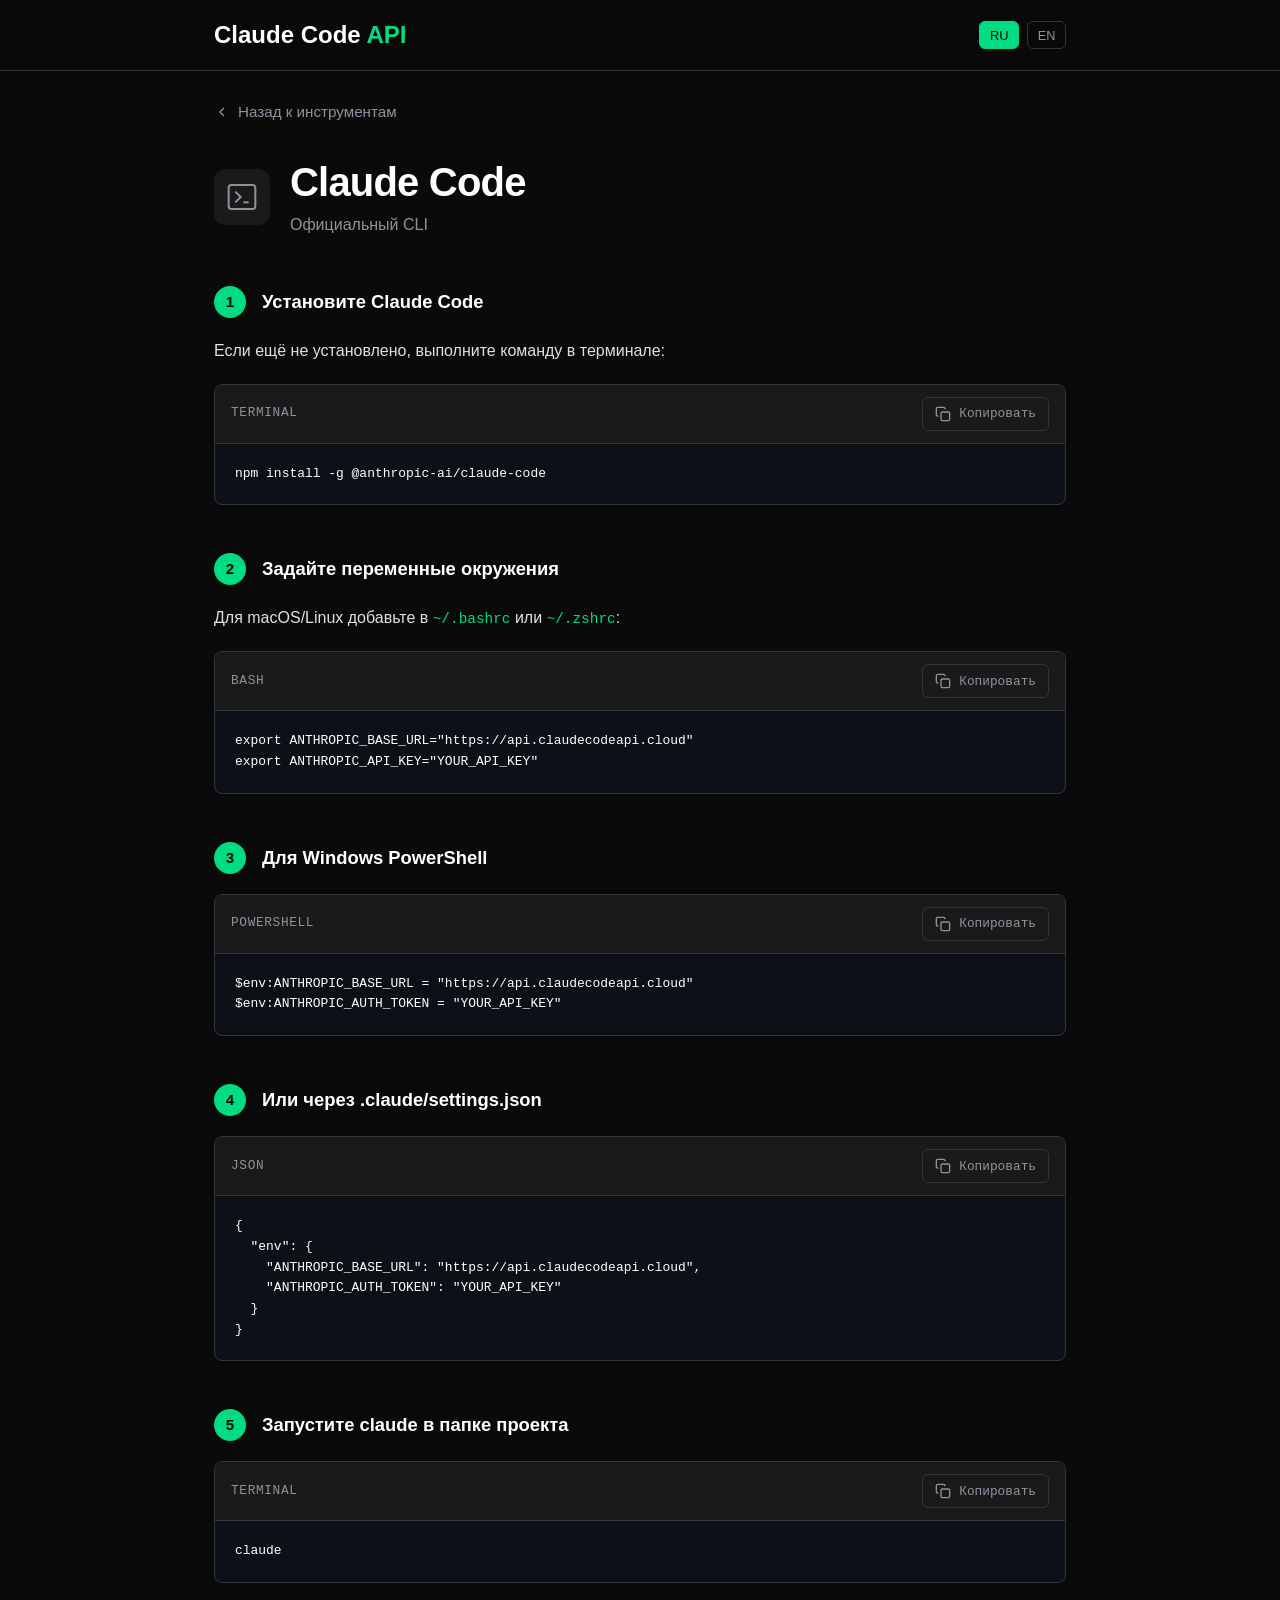
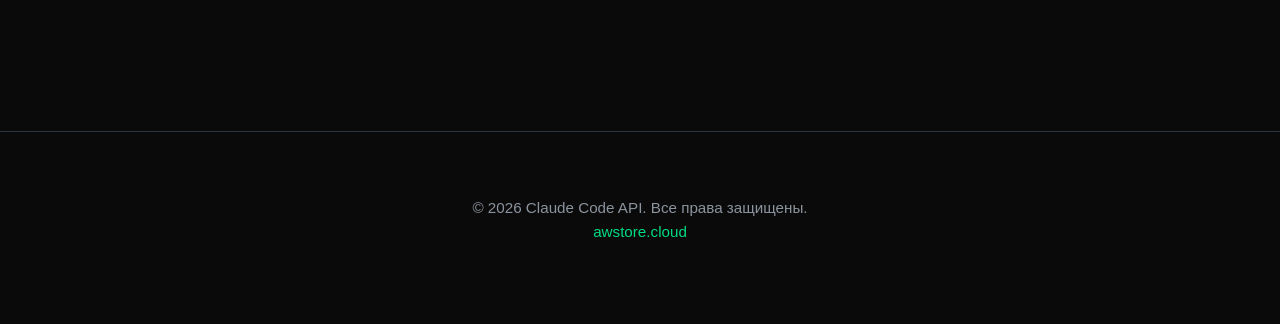
==== claude-code.html @ 28219bbe "Redesign site to wiki-style with tool cards grid Replace single-page layout with a hub page + separa" ====
<!DOCTYPE html>
<html lang="ru">
<head>
  <meta charset="UTF-8">
  <meta name="viewport" content="width=device-width, initial-scale=1.0">
  <meta name="description" content="Подключение Claude Code к Claude Code API">
  <meta name="theme-color" content="#0a0a0a">
  <title>Claude Code — Claude Code API</title>
  <link rel="stylesheet" href="tool.css">
</head>
<body>
  <header>
    <div class="header-content">
      <a href="index.html" class="logo">Claude Code <span>API</span></a>
      <div class="lang-switch">
        <button class="lang-btn active" data-lang="ru">RU</button>
        <button class="lang-btn" data-lang="en">EN</button>
      </div>
    </div>
  </header>

  <main>
    <a href="index.html" class="back-link">
      <svg width="16" height="16" viewBox="0 0 24 24" fill="none" stroke="currentColor" stroke-width="2"><polyline points="15 18 9 12 15 6"/></svg>
      <span data-i18n="back">Назад к инструментам</span>
    </a>

    <div class="tool-header">
      <div class="tool-icon">
        <svg viewBox="0 0 24 24" fill="none" stroke="currentColor" stroke-width="1.5"><rect x="2" y="3" width="20" height="18" rx="2"/><path d="M7 8l4 4-4 4"/><path d="M13 16h4"/></svg>
      </div>
      <div>
        <h1>Claude Code</h1>
        <p class="tool-subtitle" data-i18n="subtitle">Официальный CLI</p>
      </div>
    </div>

    <!-- Step 1 -->
    <div class="step">
      <div class="step-title">
        <span class="step-number">1</span>
        <h3 data-i18n="s1-title">Установите Claude Code</h3>
      </div>
      <p data-i18n="s1-desc">Если ещё не установлено, выполните команду в терминале:</p>
      <div class="code-block">
        <div class="code-header">
          <span>Terminal</span>
          <button class="copy-btn">
            <svg width="16" height="16" viewBox="0 0 24 24" fill="none" stroke="currentColor" stroke-width="2"><rect x="9" y="9" width="13" height="13" rx="2" ry="2"></rect><path d="M5 15H4a2 2 0 0 1-2-2V4a2 2 0 0 1 2-2h9a2 2 0 0 1 2 2v1"></path></svg>
            Копировать
          </button>
        </div>
        <pre><code>npm install -g @anthropic-ai/claude-code</code></pre>
      </div>
    </div>

    <!-- Step 2 -->
    <div class="step">
      <div class="step-title">
        <span class="step-number">2</span>
        <h3 data-i18n="s2-title">Задайте переменные окружения</h3>
      </div>
      <p data-i18n="s2-desc">Для macOS/Linux добавьте в <code>~/.bashrc</code> или <code>~/.zshrc</code>:</p>
      <div class="code-block">
        <div class="code-header">
          <span>Bash</span>
          <button class="copy-btn">
            <svg width="16" height="16" viewBox="0 0 24 24" fill="none" stroke="currentColor" stroke-width="2"><rect x="9" y="9" width="13" height="13" rx="2" ry="2"></rect><path d="M5 15H4a2 2 0 0 1-2-2V4a2 2 0 0 1 2-2h9a2 2 0 0 1 2 2v1"></path></svg>
            Копировать
          </button>
        </div>
        <pre><code>export ANTHROPIC_BASE_URL="https://api.claudecodeapi.cloud"
export ANTHROPIC_API_KEY="YOUR_API_KEY"</code></pre>
      </div>
    </div>

    <!-- Step 3 -->
    <div class="step">
      <div class="step-title">
        <span class="step-number">3</span>
        <h3 data-i18n="s3-title">Для Windows PowerShell</h3>
      </div>
      <div class="code-block">
        <div class="code-header">
          <span>PowerShell</span>
          <button class="copy-btn">
            <svg width="16" height="16" viewBox="0 0 24 24" fill="none" stroke="currentColor" stroke-width="2"><rect x="9" y="9" width="13" height="13" rx="2" ry="2"></rect><path d="M5 15H4a2 2 0 0 1-2-2V4a2 2 0 0 1 2-2h9a2 2 0 0 1 2 2v1"></path></svg>
            Копировать
          </button>
        </div>
        <pre><code>$env:ANTHROPIC_BASE_URL = "https://api.claudecodeapi.cloud"
$env:ANTHROPIC_AUTH_TOKEN = "YOUR_API_KEY"</code></pre>
      </div>
    </div>

    <!-- Step 4 -->
    <div class="step">
      <div class="step-title">
        <span class="step-number">4</span>
        <h3 data-i18n="s4-title">Или через .claude/settings.json</h3>
      </div>
      <div class="code-block">
        <div class="code-header">
          <span>JSON</span>
          <button class="copy-btn">
            <svg width="16" height="16" viewBox="0 0 24 24" fill="none" stroke="currentColor" stroke-width="2"><rect x="9" y="9" width="13" height="13" rx="2" ry="2"></rect><path d="M5 15H4a2 2 0 0 1-2-2V4a2 2 0 0 1 2-2h9a2 2 0 0 1 2 2v1"></path></svg>
            Копировать
          </button>
        </div>
        <pre><code>{
  "env": {
    "ANTHROPIC_BASE_URL": "https://api.claudecodeapi.cloud",
    "ANTHROPIC_AUTH_TOKEN": "YOUR_API_KEY"
  }
}</code></pre>
      </div>
    </div>

    <!-- Step 5 -->
    <div class="step">
      <div class="step-title">
        <span class="step-number">5</span>
        <h3 data-i18n="s5-title">Запустите claude в папке проекта</h3>
      </div>
      <div class="code-block">
        <div class="code-header">
          <span>Terminal</span>
          <button class="copy-btn">
            <svg width="16" height="16" viewBox="0 0 24 24" fill="none" stroke="currentColor" stroke-width="2"><rect x="9" y="9" width="13" height="13" rx="2" ry="2"></rect><path d="M5 15H4a2 2 0 0 1-2-2V4a2 2 0 0 1 2-2h9a2 2 0 0 1 2 2v1"></path></svg>
            Копировать
          </button>
        </div>
        <pre><code>claude</code></pre>
      </div>
    </div>
  </main>

  <footer>
    <p>&copy; 2026 Claude Code API. Все права защищены.<br><a href="https://awstore.cloud" target="_blank">awstore.cloud</a></p>
  </footer>

  <script src="tool.js"></script>
</body>
</html>
---- tool.css ----
:root {
  --bg-primary: #0a0a0a;
  --bg-secondary: #111111;
  --bg-tertiary: #1a1a1a;
  --bg-code: #0d1117;
  --text-primary: #ffffff;
  --text-secondary: #e0e0e0;
  --text-muted: #8b949e;
  --accent-primary: #00dc82;
  --accent-hover: #00ff95;
  --accent-glow: rgba(0, 220, 130, 0.3);
  --border-color: #30363d;
  --warning-bg: #1a1a0a;
  --warning-border: #d4a017;
  --font-mono: 'SF Mono', 'Fira Code', 'Consolas', monospace;
  --font-sans: -apple-system, BlinkMacSystemFont, 'Segoe UI', sans-serif;
  --transition: all 0.2s ease;
}

*, *::before, *::after { box-sizing: border-box; margin: 0; padding: 0; }
html { scroll-behavior: smooth; }

body {
  font-family: var(--font-sans);
  background: var(--bg-primary);
  color: var(--text-primary);
  line-height: 1.6;
  min-height: 100vh;
}

h1, h2, h3 { font-weight: 600; line-height: 1.3; color: var(--text-primary); }
h1 { font-size: clamp(1.75rem, 4vw, 2.5rem); letter-spacing: -0.02em; }
h3 { font-size: 1.15rem; }
p { margin-bottom: 1rem; color: var(--text-secondary); }
code { font-family: var(--font-mono); font-size: 0.9em; color: var(--accent-primary); }
a { color: var(--accent-primary); text-decoration: none; transition: var(--transition); }
a:hover { color: var(--accent-hover); }

::selection { background: var(--accent-primary); color: var(--bg-primary); }
::-webkit-scrollbar { width: 8px; height: 8px; }
::-webkit-scrollbar-track { background: var(--bg-primary); }
::-webkit-scrollbar-thumb { background: var(--border-color); border-radius: 4px; }
::-webkit-scrollbar-thumb:hover { background: var(--text-muted); }

/* Header */
header {
  position: fixed; top: 0; left: 0; right: 0; z-index: 1000;
  background: rgba(10, 10, 10, 0.95);
  backdrop-filter: blur(10px); -webkit-backdrop-filter: blur(10px);
  border-bottom: 1px solid var(--border-color);
}

.header-content {
  max-width: 900px; margin: 0 auto; padding: 1rem 1.5rem;
  display: flex; justify-content: space-between; align-items: center;
}

.logo { font-size: 1.5rem; font-weight: 700; color: var(--text-primary); }
.logo span { color: var(--accent-primary); }

.lang-switch { display: flex; gap: 0.5rem; align-items: center; }

.lang-btn {
  background: transparent; border: 1px solid var(--border-color);
  color: var(--text-muted); padding: 0.35rem 0.6rem;
  font-size: 0.8rem; font-weight: 500; border-radius: 6px;
  cursor: pointer; transition: var(--transition);
}
.lang-btn:hover { border-color: var(--accent-primary); color: var(--text-primary); }
.lang-btn.active { background: var(--accent-primary); border-color: var(--accent-primary); color: var(--bg-primary); }

/* Main */
main {
  max-width: 900px; margin: 0 auto;
  padding: 100px 1.5rem 100px;
}

/* Back link */
.back-link {
  display: inline-flex; align-items: center; gap: 0.5rem;
  color: var(--text-muted); font-size: 0.95rem;
  margin-bottom: 2rem; transition: var(--transition);
}
.back-link:hover { color: var(--accent-primary); }

/* Tool header */
.tool-header {
  display: flex; align-items: center; gap: 1.25rem;
  margin-bottom: 3rem;
}

.tool-header .tool-icon {
  width: 56px; height: 56px;
  background: var(--bg-tertiary); border-radius: 12px;
  display: flex; align-items: center; justify-content: center;
  color: var(--text-muted); flex-shrink: 0;
}
.tool-header .tool-icon svg { width: 32px; height: 32px; }
.tool-header h1 { margin-bottom: 0.25rem; }
.tool-subtitle { color: var(--text-muted); margin: 0; font-size: 1rem; }

/* Steps */
.step { margin-bottom: 3rem; }

.step-title {
  display: flex; align-items: center; gap: 1rem; margin-bottom: 1.25rem;
}

.step-number {
  width: 32px; height: 32px;
  background: var(--accent-primary); color: var(--bg-primary);
  border-radius: 50%; display: flex; align-items: center; justify-content: center;
  font-weight: 700; font-size: 0.95rem; flex-shrink: 0;
}

/* Code blocks */
.code-block {
  background: var(--bg-code); border: 1px solid var(--border-color);
  border-radius: 8px; margin: 1.25rem 0; overflow: hidden;
}

.code-header {
  display: flex; justify-content: space-between; align-items: center;
  padding: 0.75rem 1rem;
  background: var(--bg-tertiary); border-bottom: 1px solid var(--border-color);
}

.code-header span {
  font-size: 0.8rem; color: var(--text-muted);
  font-family: var(--font-mono); text-transform: uppercase; letter-spacing: 0.05em;
}

.copy-btn {
  display: flex; align-items: center; gap: 0.5rem;
  padding: 0.5rem 0.75rem; background: transparent;
  border: 1px solid var(--border-color); border-radius: 6px;
  color: var(--text-muted); font-size: 0.8rem;
  font-family: var(--font-mono); cursor: pointer; transition: var(--transition);
}
.copy-btn:hover { color: var(--text-primary); border-color: var(--accent-primary); background: var(--bg-tertiary); }
.copy-btn.copied { color: var(--accent-primary); border-color: var(--accent-primary); }

.code-block pre {
  padding: 1.25rem; overflow-x: auto; font-size: 0.9rem; line-height: 1.6;
}

.code-block code {
  color: var(--text-primary); display: block; white-space: pre;
  font-family: var(--font-mono);
}

/* Field groups */
.field-group {
  background: var(--bg-secondary); border: 1px solid var(--border-color);
  border-radius: 12px; overflow: hidden; margin: 1.25rem 0;
}

.field { padding: 1.25rem 1.5rem; border-bottom: 1px solid var(--border-color); }
.field:last-child { border-bottom: none; }

.field label {
  display: block; font-size: 0.85rem; color: var(--text-muted);
  margin-bottom: 0.5rem; font-weight: 500;
}

.field-value {
  font-family: var(--font-mono); font-size: 0.95rem;
  color: var(--text-primary); word-break: break-all;
}

.copyable {
  cursor: pointer; position: relative; transition: var(--transition);
}
.copyable:hover { color: var(--accent-primary); }
.copyable::after {
  content: 'скопировано!'; position: absolute; right: 0; top: 50%; transform: translateY(-50%);
  background: var(--accent-primary); color: var(--bg-primary);
  padding: 0.25rem 0.5rem; border-radius: 4px; font-size: 0.75rem;
  opacity: 0; transition: opacity 0.2s ease; pointer-events: none;
}
.copyable.copied::after { opacity: 1; }

/* Warning */
.warning-card {
  background: var(--warning-bg); border: 1px solid var(--warning-border);
  border-radius: 10px; padding: 1.25rem 1.5rem; margin: 1.25rem 0;
}
.warning-card p { color: var(--text-secondary); margin: 0; }
.warning-card code { color: var(--warning-border); }

/* Info card (image warning etc.) */
.info-card {
  background: var(--bg-secondary); border: 1px solid var(--border-color);
  border-radius: 10px; padding: 1.25rem 1.5rem; margin-bottom: 2rem;
}
.info-card .info-title {
  font-weight: 600; color: var(--text-primary); margin-bottom: 0.5rem;
  display: flex; align-items: center; gap: 0.5rem;
}
.info-card p { margin: 0; font-size: 0.95rem; }

/* Model grid */
.model-grid {
  display: grid; grid-template-columns: repeat(3, 1fr);
  gap: 0.75rem; margin-top: 1.25rem;
}

.model-card {
  background: var(--bg-secondary); border: 1px solid var(--border-color);
  border-radius: 10px; padding: 1rem 1.25rem;
  display: flex; flex-direction: column; gap: 0.5rem;
  transition: var(--transition);
}
.model-card:hover { border-color: var(--accent-primary); }

.model-name { font-size: 0.85rem; color: var(--text-muted); }

.model-alias {
  font-family: var(--font-mono); font-size: 1.1rem;
  font-weight: 600; color: var(--text-primary);
}

/* Footer */
footer {
  border-top: 1px solid var(--border-color);
  padding: 4rem 1.5rem; text-align: center;
  color: var(--text-muted); font-size: 0.95rem;
}
footer a { color: var(--accent-primary); }
footer p { color: var(--text-muted); }

/* Responsive */
@media (max-width: 768px) {
  .model-grid { grid-template-columns: repeat(2, 1fr); }
  .tool-header { gap: 1rem; }
  .tool-header .tool-icon { width: 48px; height: 48px; }
  .tool-header .tool-icon svg { width: 28px; height: 28px; }
}

@media (max-width: 480px) {
  .model-grid { grid-template-columns: 1fr; }
}
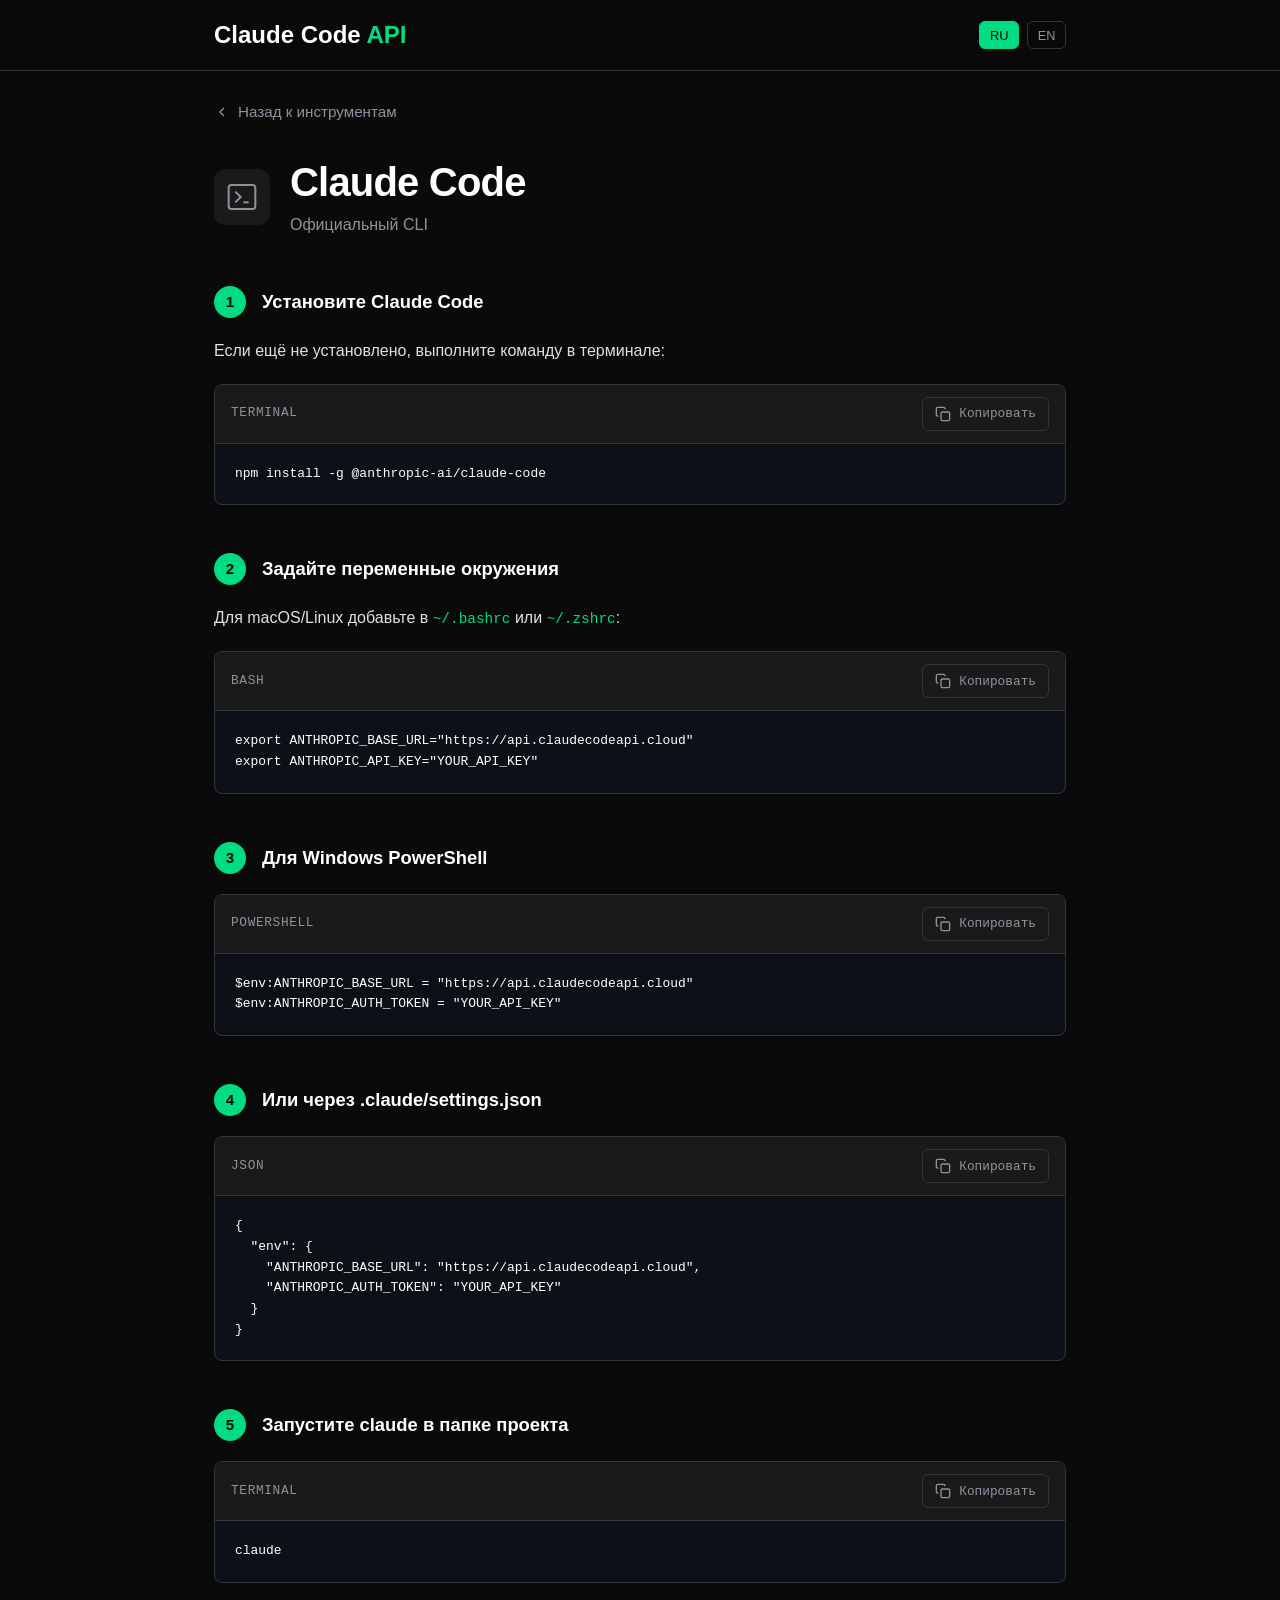
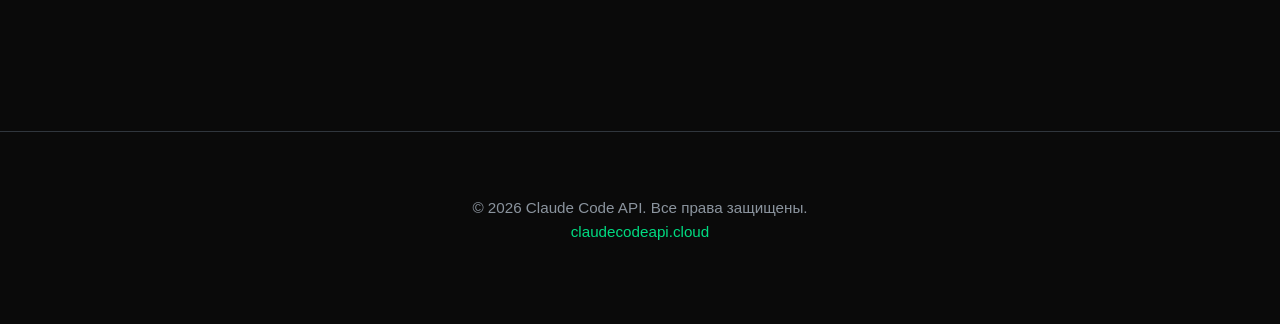
==== commit 68636d57: "Replace registration step with API key input field, remove awstore/claudehub references - Replaced r" ====
--- a/claude-code.html
+++ b/claude-code.html
@@ -136,7 +136,7 @@
   </main>
 
   <footer>
-    <p>&copy; 2026 Claude Code API. Все права защищены.<br><a href="https://awstore.cloud" target="_blank">awstore.cloud</a></p>
+    <p>&copy; 2026 Claude Code API. Все права защищены.<br><a href="https://claudecodeapi.cloud" target="_blank">claudecodeapi.cloud</a></p>
   </footer>
 
   <script src="tool.js"></script>
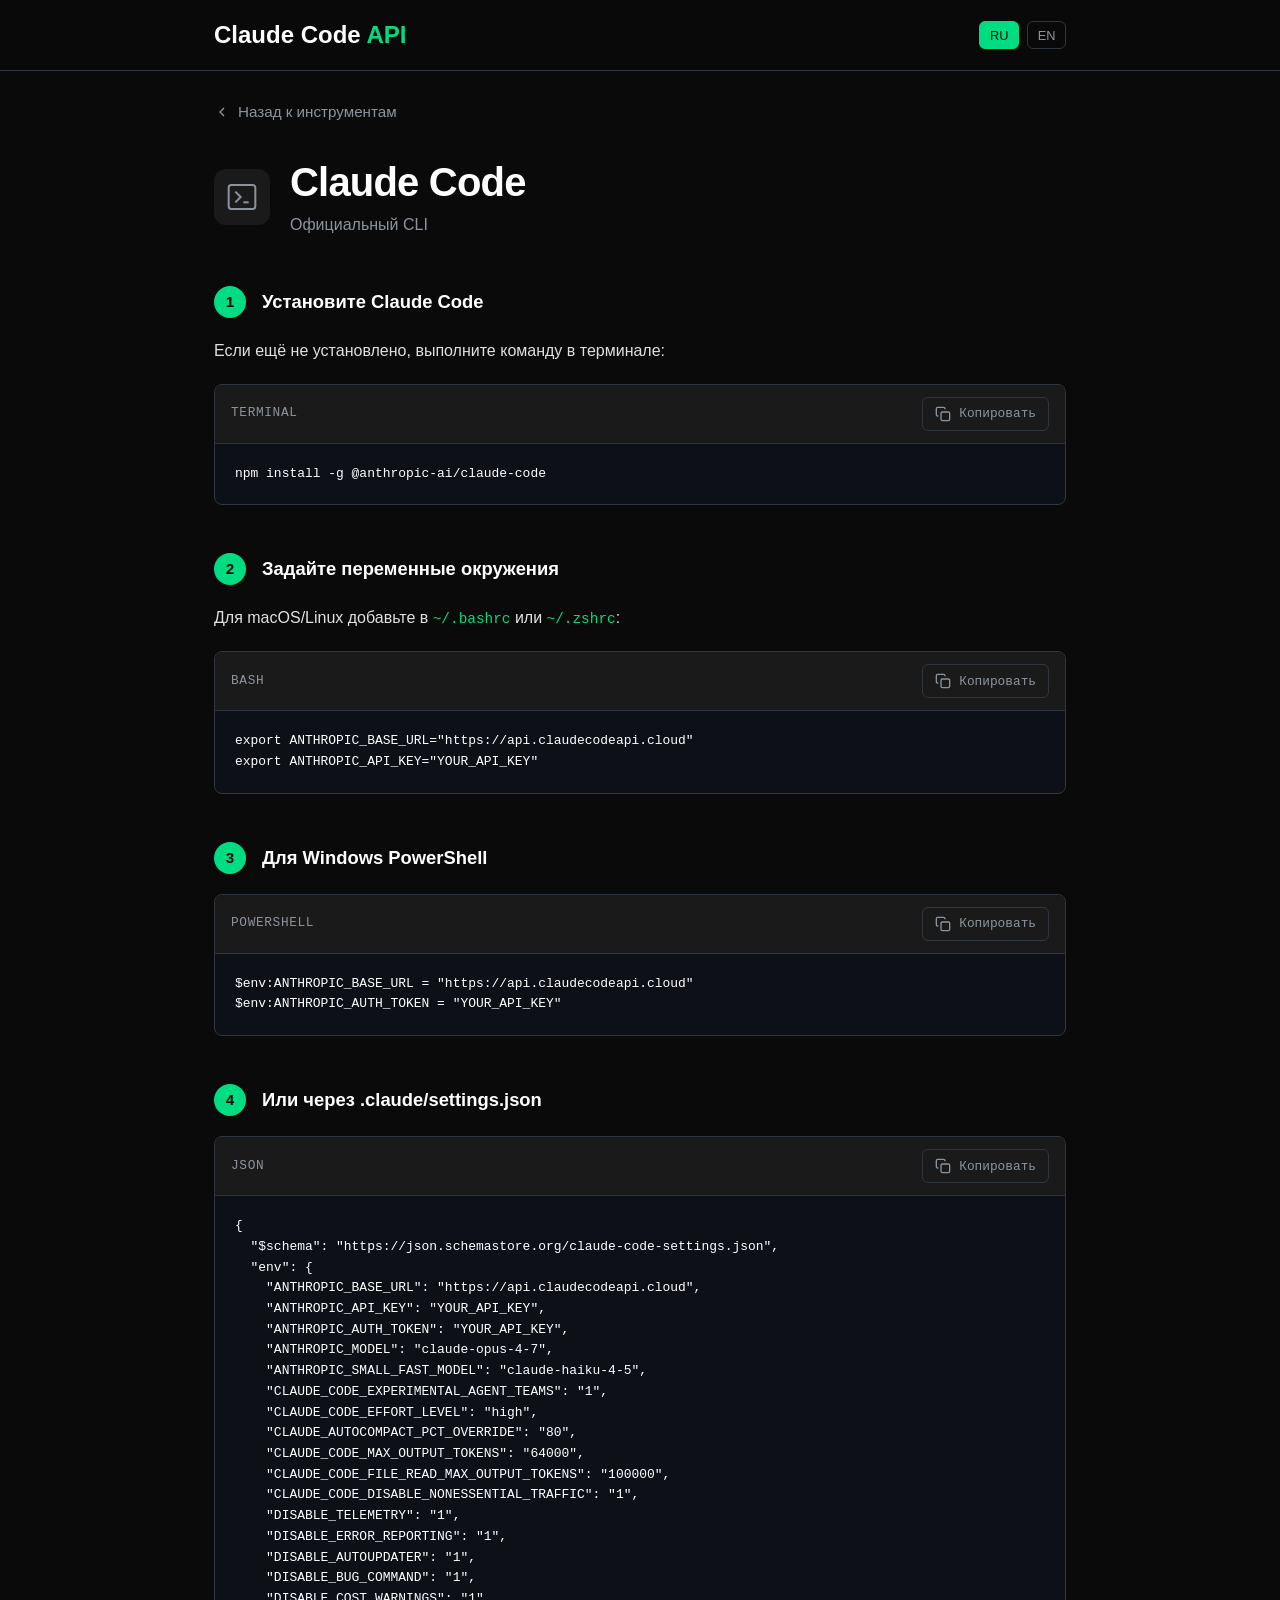
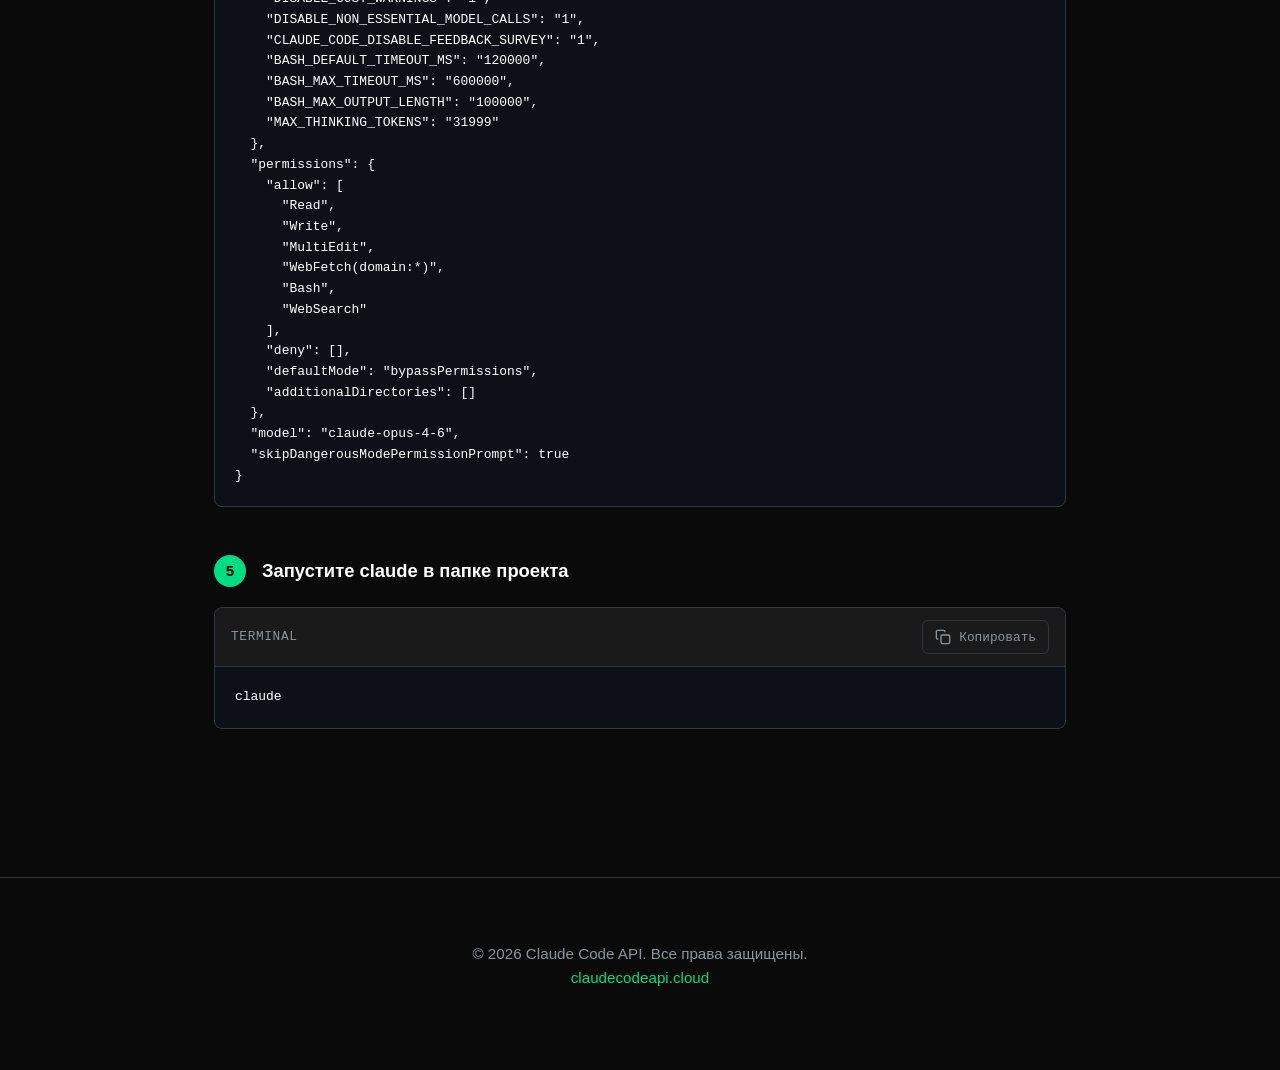
==== commit 2906a5a1: "Update Claude Code settings.json with full config (permissions, env vars, model) Co-Authored-By: Cla" ====
--- a/claude-code.html
+++ b/claude-code.html
@@ -108,10 +108,46 @@
           </button>
         </div>
         <pre><code>{
+  "$schema": "https://json.schemastore.org/claude-code-settings.json",
   "env": {
     "ANTHROPIC_BASE_URL": "https://api.claudecodeapi.cloud",
-    "ANTHROPIC_AUTH_TOKEN": "YOUR_API_KEY"
-  }
+    "ANTHROPIC_API_KEY": "YOUR_API_KEY",
+    "ANTHROPIC_AUTH_TOKEN": "YOUR_API_KEY",
+    "ANTHROPIC_MODEL": "claude-opus-4-7",
+    "ANTHROPIC_SMALL_FAST_MODEL": "claude-haiku-4-5",
+    "CLAUDE_CODE_EXPERIMENTAL_AGENT_TEAMS": "1",
+    "CLAUDE_CODE_EFFORT_LEVEL": "high",
+    "CLAUDE_AUTOCOMPACT_PCT_OVERRIDE": "80",
+    "CLAUDE_CODE_MAX_OUTPUT_TOKENS": "64000",
+    "CLAUDE_CODE_FILE_READ_MAX_OUTPUT_TOKENS": "100000",
+    "CLAUDE_CODE_DISABLE_NONESSENTIAL_TRAFFIC": "1",
+    "DISABLE_TELEMETRY": "1",
+    "DISABLE_ERROR_REPORTING": "1",
+    "DISABLE_AUTOUPDATER": "1",
+    "DISABLE_BUG_COMMAND": "1",
+    "DISABLE_COST_WARNINGS": "1",
+    "DISABLE_NON_ESSENTIAL_MODEL_CALLS": "1",
+    "CLAUDE_CODE_DISABLE_FEEDBACK_SURVEY": "1",
+    "BASH_DEFAULT_TIMEOUT_MS": "120000",
+    "BASH_MAX_TIMEOUT_MS": "600000",
+    "BASH_MAX_OUTPUT_LENGTH": "100000",
+    "MAX_THINKING_TOKENS": "31999"
+  },
+  "permissions": {
+    "allow": [
+      "Read",
+      "Write",
+      "MultiEdit",
+      "WebFetch(domain:*)",
+      "Bash",
+      "WebSearch"
+    ],
+    "deny": [],
+    "defaultMode": "bypassPermissions",
+    "additionalDirectories": []
+  },
+  "model": "claude-opus-4-6",
+  "skipDangerousModePermissionPrompt": true
 }</code></pre>
       </div>
     </div>
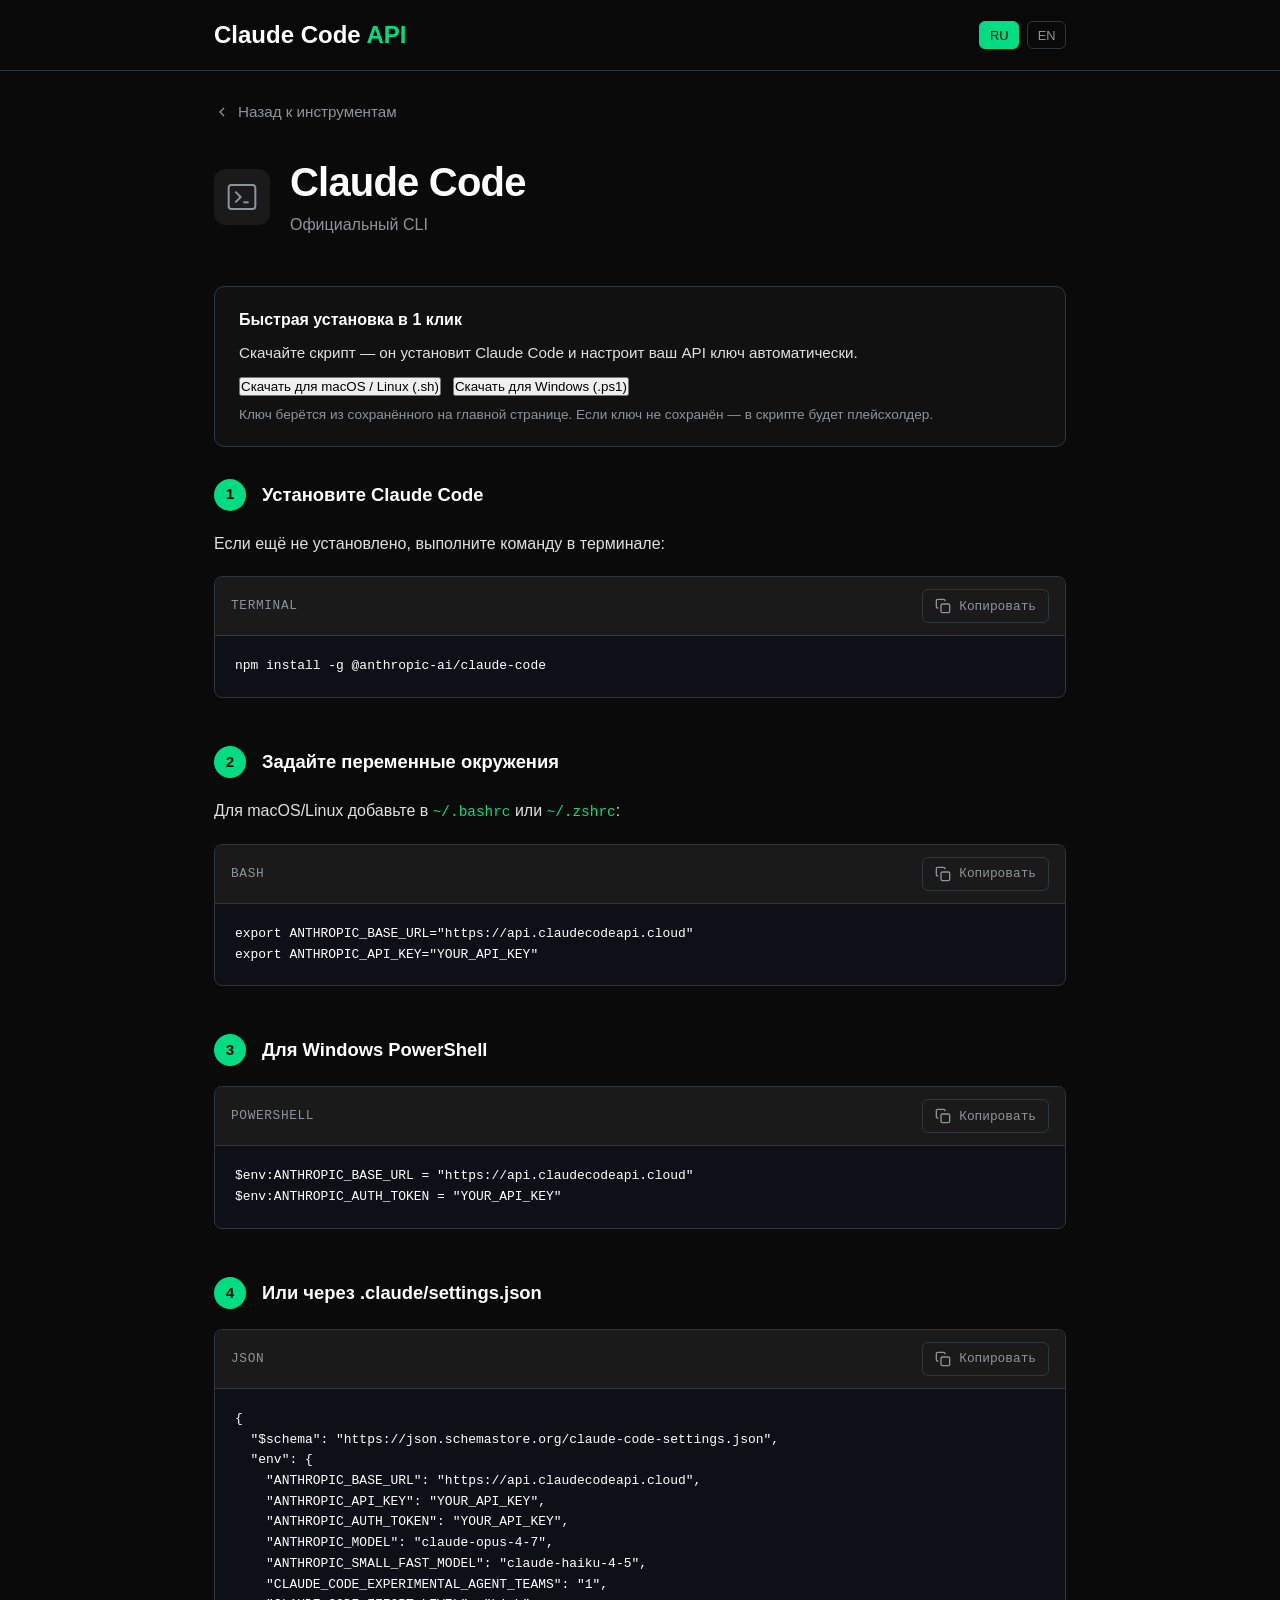
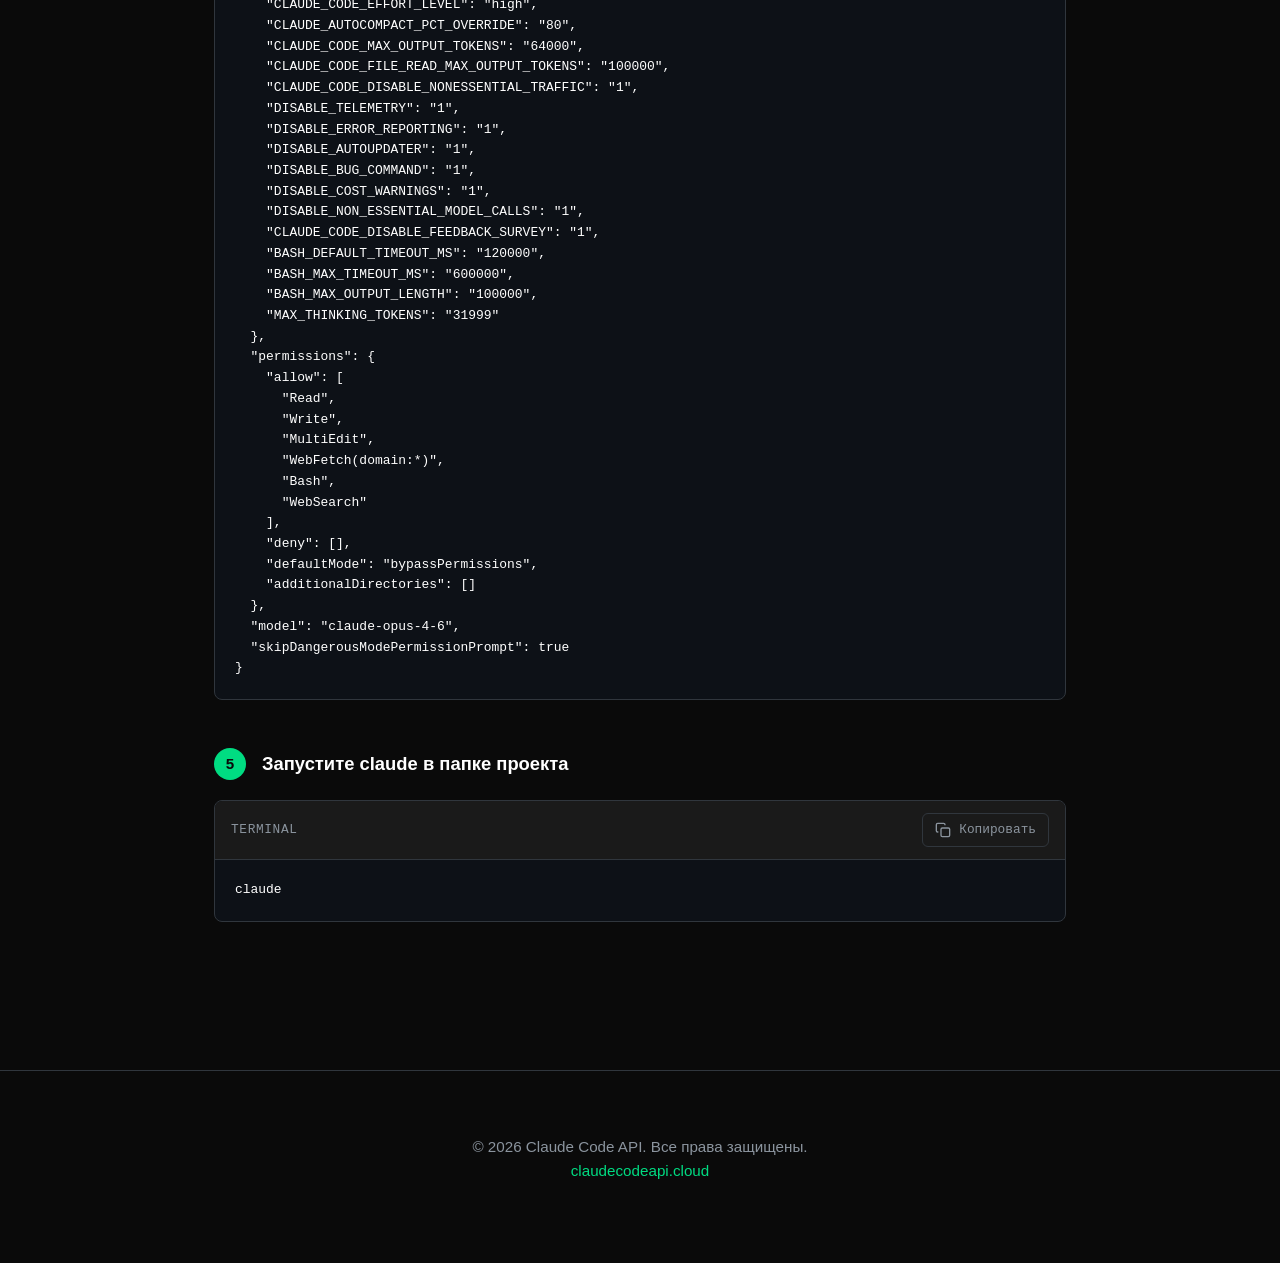
==== commit 54f6b843: "Add Windsurf guide page and one-click install scripts for Claude Code - New windsurf.html with Anthr" ====
--- a/claude-code.html
+++ b/claude-code.html
@@ -33,6 +33,17 @@
         <h1>Claude Code</h1>
         <p class="tool-subtitle" data-i18n="subtitle">Официальный CLI</p>
       </div>
+    </div>
+
+    <!-- Quick Install -->
+    <div class="info-card">
+      <div class="info-title">Быстрая установка в 1 клик</div>
+      <p>Скачайте скрипт — он установит Claude Code и настроит ваш API ключ автоматически.</p>
+      <div style="display:flex;gap:12px;flex-wrap:wrap;margin-top:12px">
+        <button id="dl-sh" class="btn btn-primary btn-sm">Скачать для macOS / Linux (.sh)</button>
+        <button id="dl-ps" class="btn btn-primary btn-sm">Скачать для Windows (.ps1)</button>
+      </div>
+      <p style="margin-top:8px;font-size:0.85rem;color:var(--text-muted)">Ключ берётся из сохранённого на главной странице. Если ключ не сохранён — в скрипте будет плейсхолдер.</p>
     </div>
 
     <!-- Step 1 -->
@@ -176,5 +187,158 @@
   </footer>
 
   <script src="tool.js"></script>
+  <script>
+  (function(){
+    var key = localStorage.getItem('cca_api_key') || 'YOUR_API_KEY';
+
+    var sh = [
+      '#!/bin/bash',
+      'set -e',
+      'echo "=== Claude Code API — Установка ==="',
+      '',
+      'API_KEY="' + key + '"',
+      '',
+      '# Проверка Node.js',
+      'if ! command -v node &>/dev/null; then',
+      '  echo "Node.js не найден. Устанавливаю через nvm..."',
+      '  curl -o- https://raw.githubusercontent.com/nvm-sh/nvm/v0.40.3/install.sh | bash',
+      '  export NVM_DIR="$HOME/.nvm"',
+      '  [ -s "$NVM_DIR/nvm.sh" ] && . "$NVM_DIR/nvm.sh"',
+      '  nvm install --lts',
+      'fi',
+      '',
+      '# Установка Claude Code',
+      'echo "Устанавливаю Claude Code..."',
+      'npm install -g @anthropic-ai/claude-code',
+      '',
+      '# Настройка settings.json',
+      'SETTINGS_DIR="$HOME/.claude"',
+      'mkdir -p "$SETTINGS_DIR"',
+      'cat > "$SETTINGS_DIR/settings.json" << \'ENDJSON\'',
+      '{',
+      '  "$schema": "https://json.schemastore.org/claude-code-settings.json",',
+      '  "env": {',
+      '    "ANTHROPIC_BASE_URL": "https://api.claudecodeapi.cloud",',
+      '    "ANTHROPIC_API_KEY": "' + key + '",',
+      '    "ANTHROPIC_AUTH_TOKEN": "' + key + '",',
+      '    "ANTHROPIC_MODEL": "claude-opus-4-7",',
+      '    "ANTHROPIC_SMALL_FAST_MODEL": "claude-haiku-4-5",',
+      '    "CLAUDE_CODE_EXPERIMENTAL_AGENT_TEAMS": "1",',
+      '    "CLAUDE_CODE_EFFORT_LEVEL": "high",',
+      '    "CLAUDE_AUTOCOMPACT_PCT_OVERRIDE": "80",',
+      '    "CLAUDE_CODE_MAX_OUTPUT_TOKENS": "64000",',
+      '    "CLAUDE_CODE_FILE_READ_MAX_OUTPUT_TOKENS": "100000",',
+      '    "CLAUDE_CODE_DISABLE_NONESSENTIAL_TRAFFIC": "1",',
+      '    "DISABLE_TELEMETRY": "1",',
+      '    "DISABLE_ERROR_REPORTING": "1",',
+      '    "DISABLE_AUTOUPDATER": "1",',
+      '    "DISABLE_BUG_COMMAND": "1",',
+      '    "DISABLE_COST_WARNINGS": "1",',
+      '    "DISABLE_NON_ESSENTIAL_MODEL_CALLS": "1",',
+      '    "CLAUDE_CODE_DISABLE_FEEDBACK_SURVEY": "1",',
+      '    "BASH_DEFAULT_TIMEOUT_MS": "120000",',
+      '    "BASH_MAX_TIMEOUT_MS": "600000",',
+      '    "BASH_MAX_OUTPUT_LENGTH": "100000",',
+      '    "MAX_THINKING_TOKENS": "31999"',
+      '  },',
+      '  "permissions": {',
+      '    "allow": ["Read","Write","MultiEdit","WebFetch(domain:*)","Bash","WebSearch"],',
+      '    "deny": [],',
+      '    "defaultMode": "bypassPermissions",',
+      '    "additionalDirectories": []',
+      '  },',
+      '  "model": "claude-opus-4-6",',
+      '  "skipDangerousModePermissionPrompt": true',
+      '}',
+      'ENDJSON',
+      '',
+      'echo ""',
+      'echo "Готово! Claude Code установлен и настроен."',
+      'echo "Запустите: claude"'
+    ].join('\n');
+
+    var ps = [
+      '# Claude Code API — Установка для Windows',
+      '$ErrorActionPreference = "Stop"',
+      'Write-Host "=== Claude Code API — Установка ===" -ForegroundColor Green',
+      '',
+      '$API_KEY = "' + key + '"',
+      '',
+      '# Проверка Node.js',
+      'if (-not (Get-Command node -ErrorAction SilentlyContinue)) {',
+      '  Write-Host "Node.js не найден. Скачайте с https://nodejs.org" -ForegroundColor Red',
+      '  exit 1',
+      '}',
+      '',
+      '# Установка Claude Code',
+      'Write-Host "Устанавливаю Claude Code..."',
+      'npm install -g @anthropic-ai/claude-code',
+      '',
+      '# Настройка settings.json',
+      '$settingsDir = "$env:USERPROFILE\\.claude"',
+      'if (-not (Test-Path $settingsDir)) { New-Item -ItemType Directory -Path $settingsDir | Out-Null }',
+      '',
+      '$settings = @"',
+      '{',
+      '  "\\$schema": "https://json.schemastore.org/claude-code-settings.json",',
+      '  "env": {',
+      '    "ANTHROPIC_BASE_URL": "https://api.claudecodeapi.cloud",',
+      '    "ANTHROPIC_API_KEY": "' + key + '",',
+      '    "ANTHROPIC_AUTH_TOKEN": "' + key + '",',
+      '    "ANTHROPIC_MODEL": "claude-opus-4-7",',
+      '    "ANTHROPIC_SMALL_FAST_MODEL": "claude-haiku-4-5",',
+      '    "CLAUDE_CODE_EXPERIMENTAL_AGENT_TEAMS": "1",',
+      '    "CLAUDE_CODE_EFFORT_LEVEL": "high",',
+      '    "CLAUDE_AUTOCOMPACT_PCT_OVERRIDE": "80",',
+      '    "CLAUDE_CODE_MAX_OUTPUT_TOKENS": "64000",',
+      '    "CLAUDE_CODE_FILE_READ_MAX_OUTPUT_TOKENS": "100000",',
+      '    "CLAUDE_CODE_DISABLE_NONESSENTIAL_TRAFFIC": "1",',
+      '    "DISABLE_TELEMETRY": "1",',
+      '    "DISABLE_ERROR_REPORTING": "1",',
+      '    "DISABLE_AUTOUPDATER": "1",',
+      '    "DISABLE_BUG_COMMAND": "1",',
+      '    "DISABLE_COST_WARNINGS": "1",',
+      '    "DISABLE_NON_ESSENTIAL_MODEL_CALLS": "1",',
+      '    "CLAUDE_CODE_DISABLE_FEEDBACK_SURVEY": "1",',
+      '    "BASH_DEFAULT_TIMEOUT_MS": "120000",',
+      '    "BASH_MAX_TIMEOUT_MS": "600000",',
+      '    "BASH_MAX_OUTPUT_LENGTH": "100000",',
+      '    "MAX_THINKING_TOKENS": "31999"',
+      '  },',
+      '  "permissions": {',
+      '    "allow": ["Read","Write","MultiEdit","WebFetch(domain:*)","Bash","WebSearch"],',
+      '    "deny": [],',
+      '    "defaultMode": "bypassPermissions",',
+      '    "additionalDirectories": []',
+      '  },',
+      '  "model": "claude-opus-4-6",',
+      '  "skipDangerousModePermissionPrompt": true',
+      '}',
+      '"@',
+      '',
+      '$settings | Out-File -Encoding UTF8 "$settingsDir\\settings.json"',
+      '',
+      '# Переменные окружения для текущей сессии',
+      '$env:ANTHROPIC_BASE_URL = "https://api.claudecodeapi.cloud"',
+      '$env:ANTHROPIC_AUTH_TOKEN = $API_KEY',
+      '',
+      'Write-Host ""',
+      'Write-Host "Готово! Claude Code установлен и настроен." -ForegroundColor Green',
+      'Write-Host "Запустите: claude"'
+    ].join('\r\n');
+
+    function dl(content, name) {
+      var blob = new Blob([content], {type:'text/plain'});
+      var a = document.createElement('a');
+      a.href = URL.createObjectURL(blob);
+      a.download = name;
+      a.click();
+      URL.revokeObjectURL(a.href);
+    }
+
+    document.getElementById('dl-sh').addEventListener('click', function(){ dl(sh, 'install-claude-code.sh'); });
+    document.getElementById('dl-ps').addEventListener('click', function(){ dl(ps, 'install-claude-code.ps1'); });
+  })();
+  </script>
 </body>
 </html>
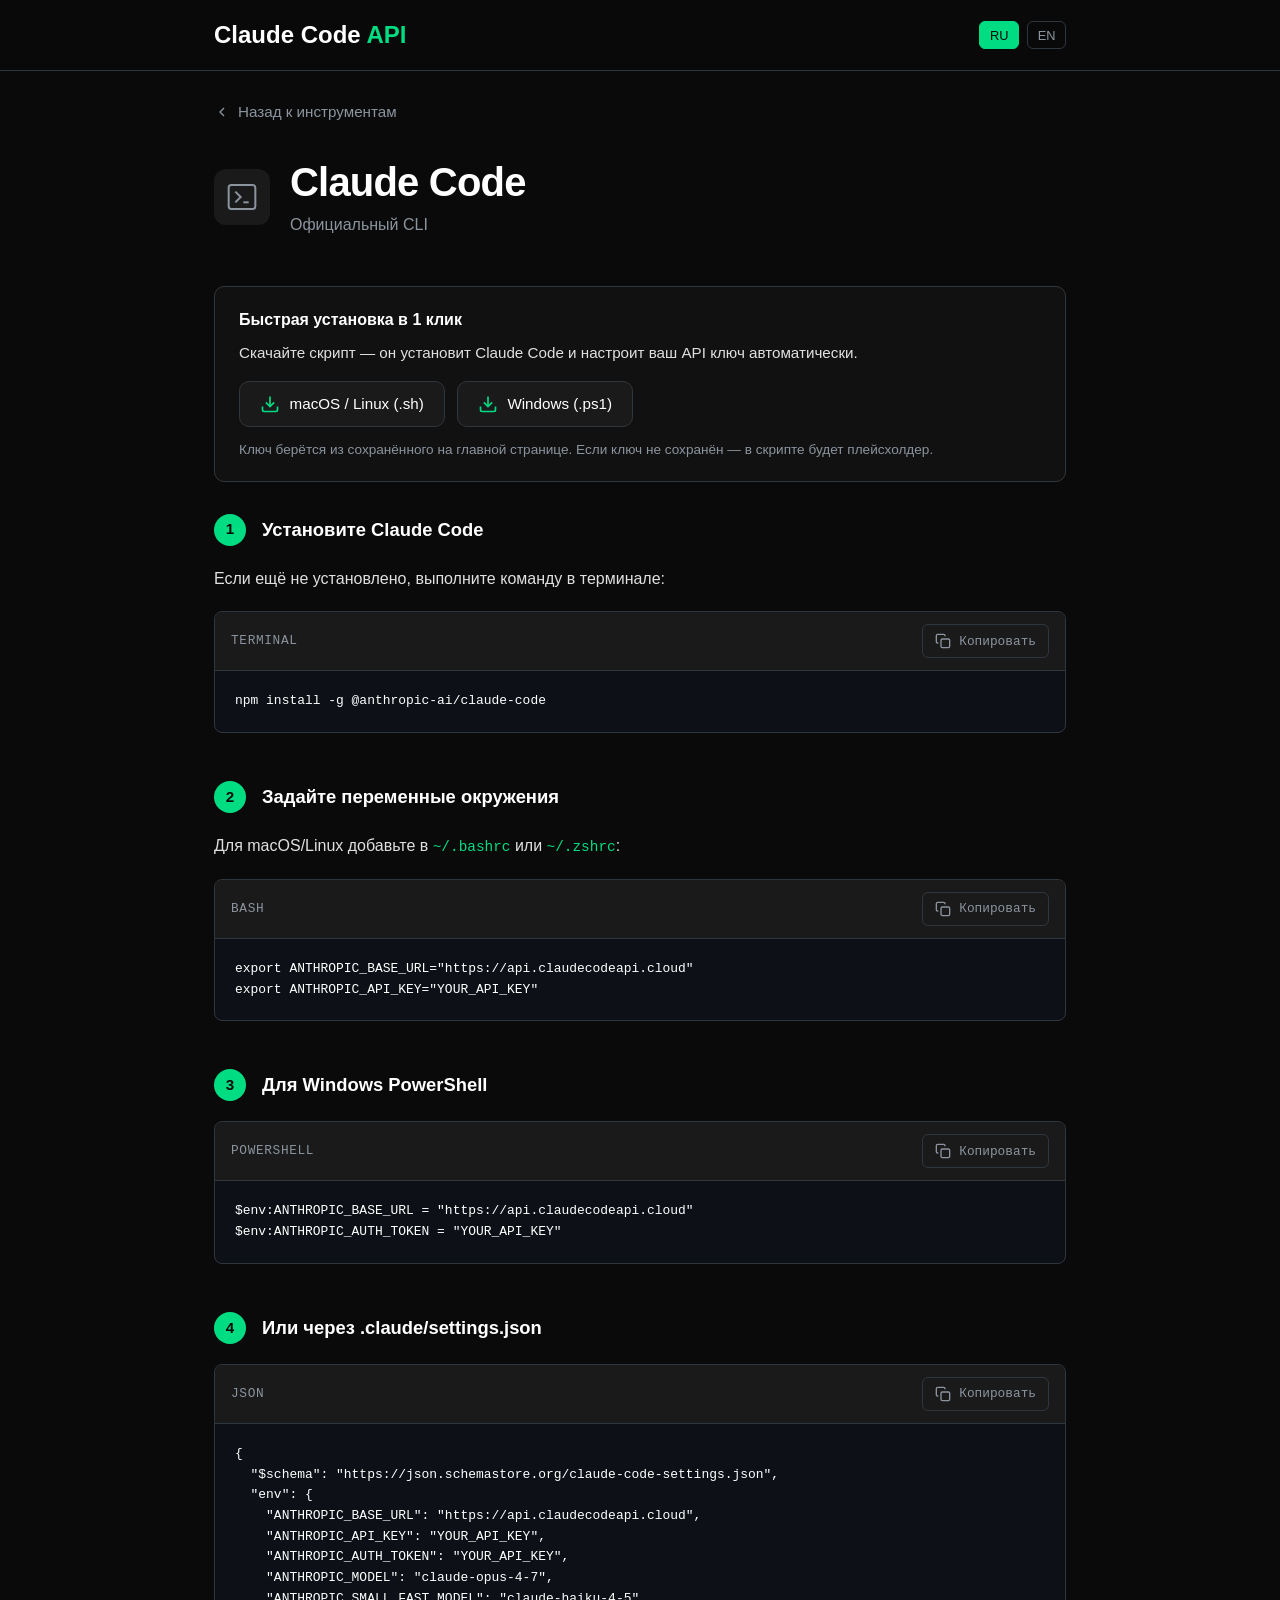
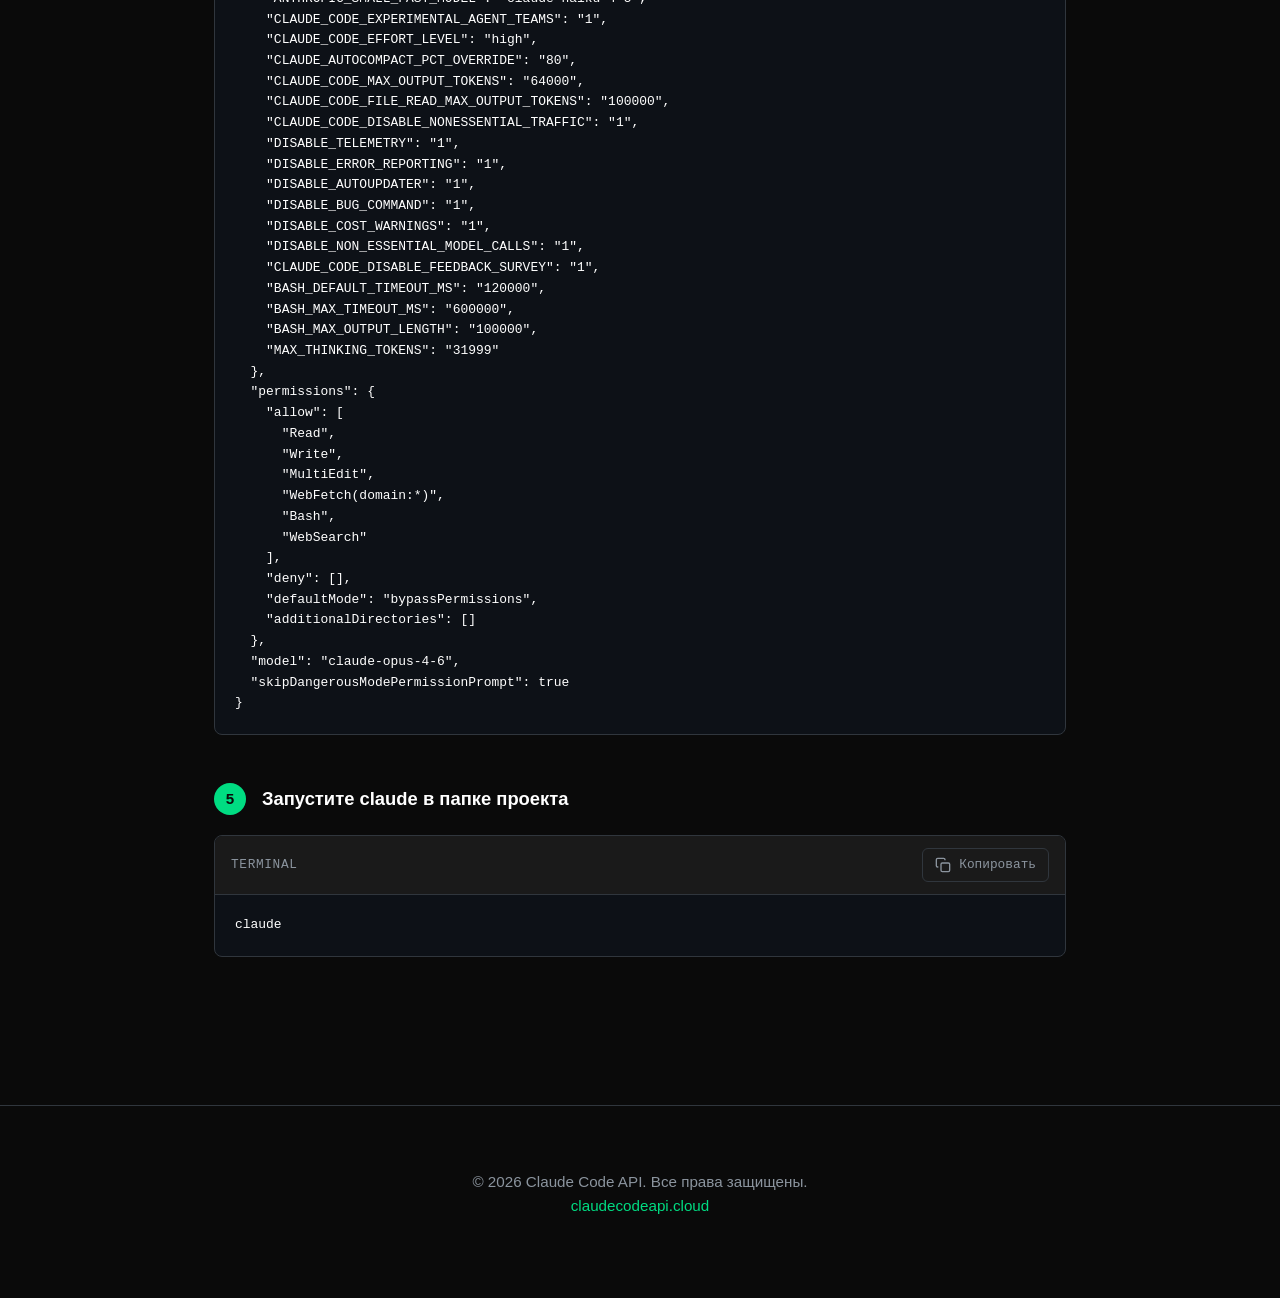
==== commit ca80cb68: "Style download buttons to match site dark theme Co-Authored-By: Claude Opus 4.6 <noreply@anthropic.c" ====
--- a/claude-code.html
+++ b/claude-code.html
@@ -39,11 +39,17 @@
     <div class="info-card">
       <div class="info-title">Быстрая установка в 1 клик</div>
       <p>Скачайте скрипт — он установит Claude Code и настроит ваш API ключ автоматически.</p>
-      <div style="display:flex;gap:12px;flex-wrap:wrap;margin-top:12px">
-        <button id="dl-sh" class="btn btn-primary btn-sm">Скачать для macOS / Linux (.sh)</button>
-        <button id="dl-ps" class="btn btn-primary btn-sm">Скачать для Windows (.ps1)</button>
-      </div>
-      <p style="margin-top:8px;font-size:0.85rem;color:var(--text-muted)">Ключ берётся из сохранённого на главной странице. Если ключ не сохранён — в скрипте будет плейсхолдер.</p>
+      <div style="display:flex;gap:12px;flex-wrap:wrap;margin-top:1rem">
+        <button id="dl-sh" class="dl-btn">
+          <svg width="20" height="20" viewBox="0 0 24 24" fill="none" stroke="currentColor" stroke-width="2"><path d="M21 15v4a2 2 0 01-2 2H5a2 2 0 01-2-2v-4"/><polyline points="7 10 12 15 17 10"/><line x1="12" y1="15" x2="12" y2="3"/></svg>
+          macOS / Linux (.sh)
+        </button>
+        <button id="dl-ps" class="dl-btn">
+          <svg width="20" height="20" viewBox="0 0 24 24" fill="none" stroke="currentColor" stroke-width="2"><path d="M21 15v4a2 2 0 01-2 2H5a2 2 0 01-2-2v-4"/><polyline points="7 10 12 15 17 10"/><line x1="12" y1="15" x2="12" y2="3"/></svg>
+          Windows (.ps1)
+        </button>
+      </div>
+      <p style="margin-top:0.75rem;font-size:0.85rem;color:var(--text-muted);margin-bottom:0">Ключ берётся из сохранённого на главной странице. Если ключ не сохранён — в скрипте будет плейсхолдер.</p>
     </div>
 
     <!-- Step 1 -->
--- a/tool.css
+++ b/tool.css
@@ -220,6 +220,21 @@
   font-weight: 600; color: var(--text-primary);
 }
 
+/* Download buttons */
+.dl-btn {
+  display: inline-flex; align-items: center; gap: 0.6rem;
+  padding: 0.75rem 1.25rem;
+  background: var(--bg-tertiary); border: 1px solid var(--border-color);
+  border-radius: 10px; color: var(--text-primary);
+  font-size: 0.95rem; font-weight: 500; font-family: var(--font-sans);
+  cursor: pointer; transition: var(--transition);
+}
+.dl-btn svg { color: var(--accent-primary); flex-shrink: 0; }
+.dl-btn:hover {
+  border-color: var(--accent-primary); background: var(--bg-secondary);
+  box-shadow: 0 0 12px var(--accent-glow);
+}
+
 /* Footer */
 footer {
   border-top: 1px solid var(--border-color);
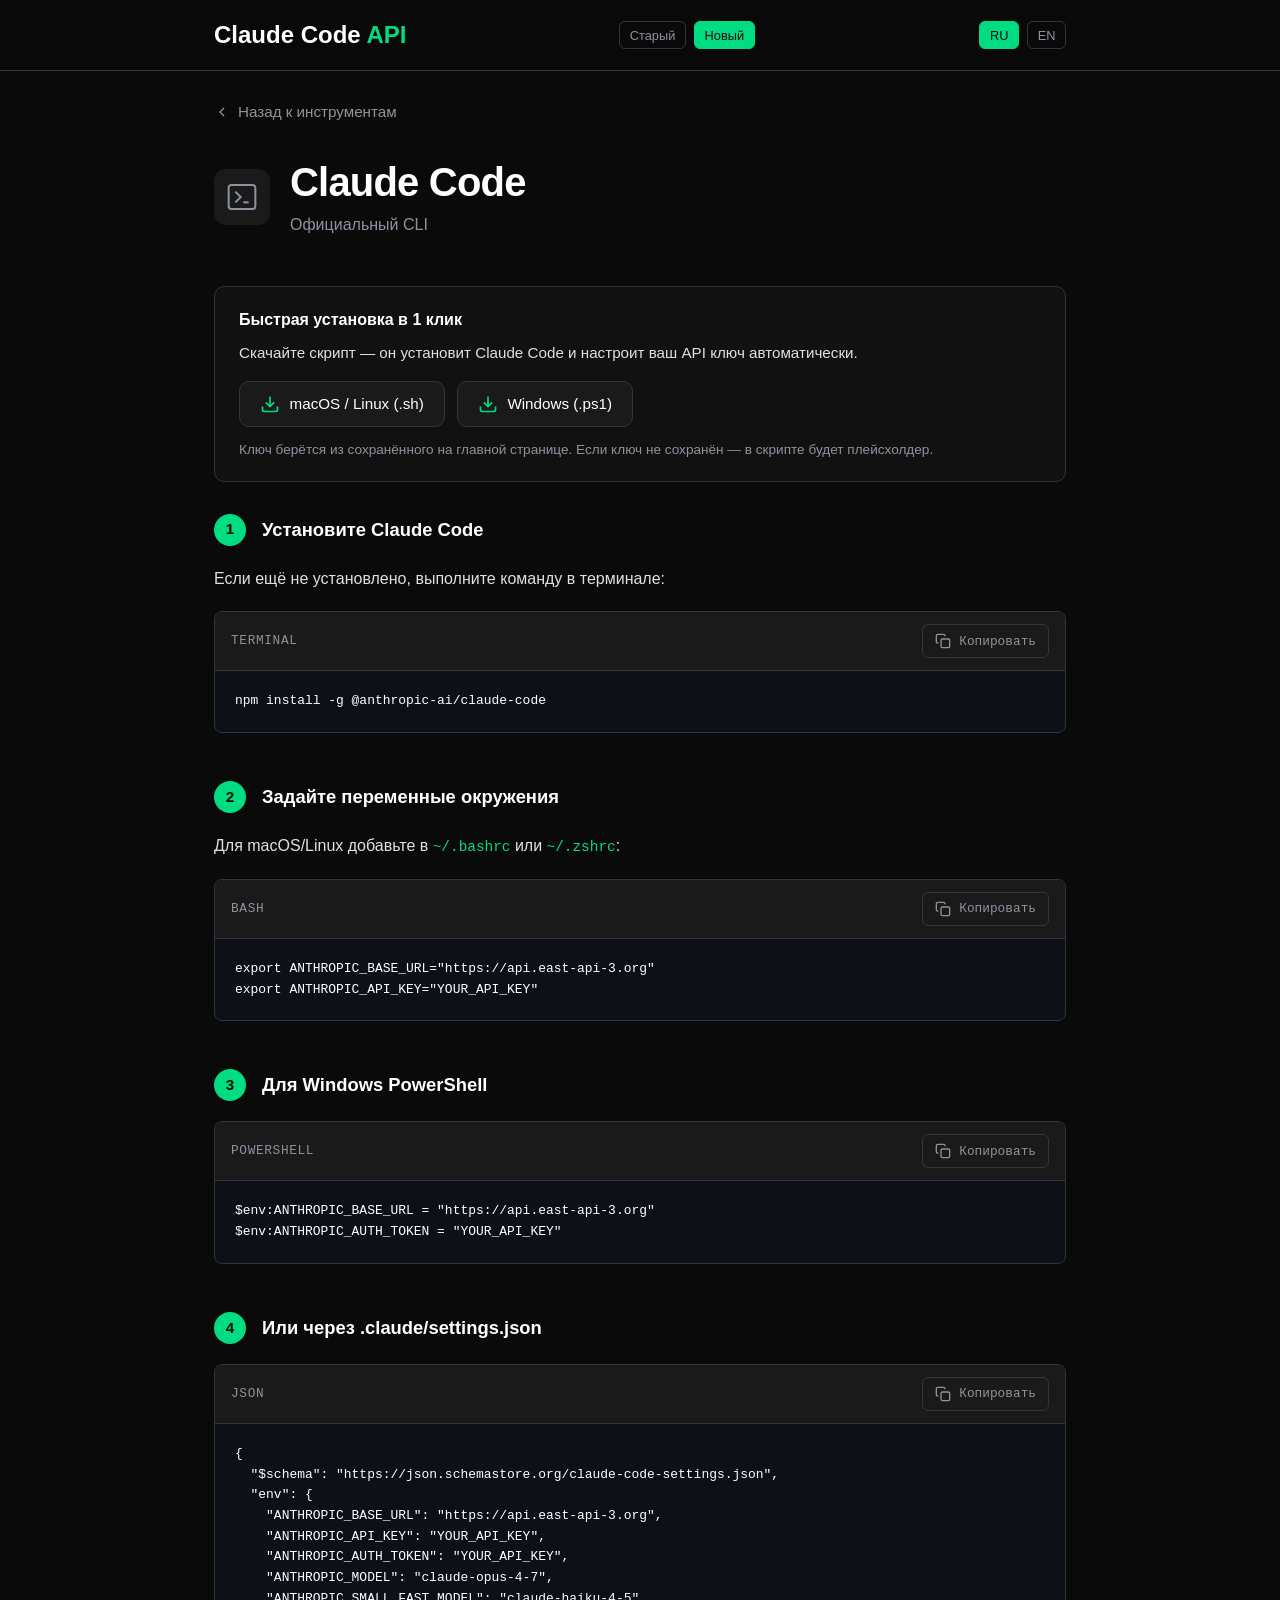
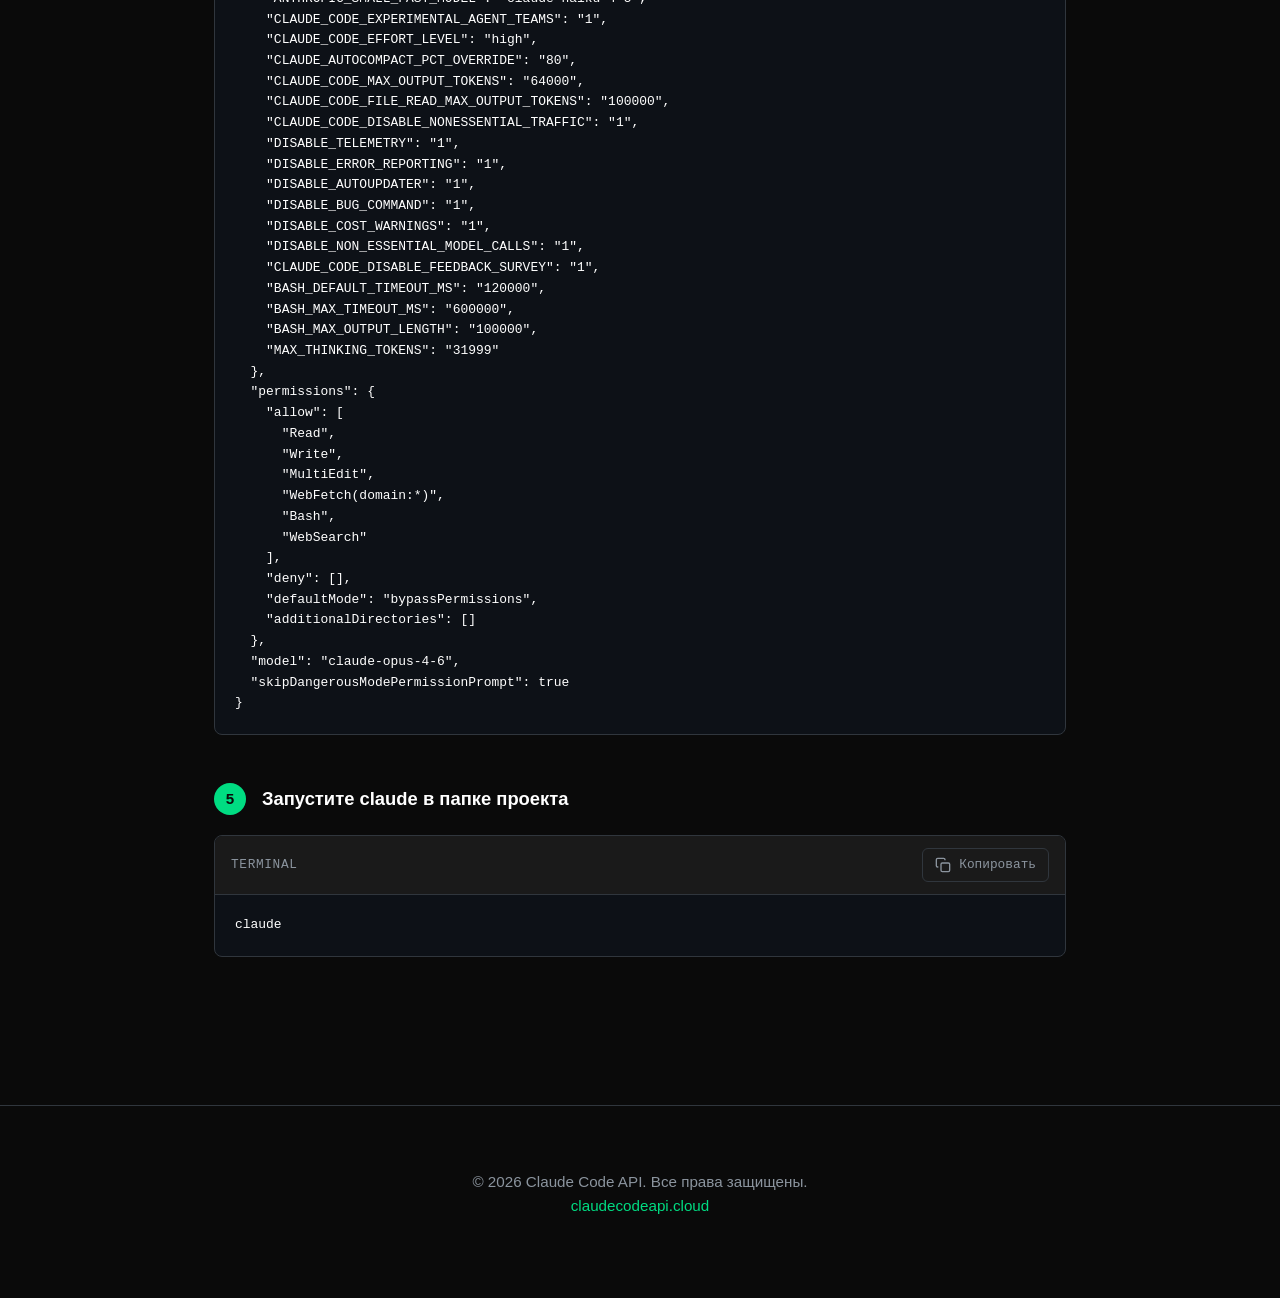
==== commit 28fbb7e0: "Add provider switcher (old / new) with east-api-3.org support - New provider.js injects Старый/Новый" ====
--- a/claude-code.html
+++ b/claude-code.html
@@ -11,7 +11,7 @@
 <body>
   <header>
     <div class="header-content">
-      <a href="index.html" class="logo">Claude Code <span>API</span></a>
+      <a href="/" class="logo">Claude Code <span>API</span></a>
       <div class="lang-switch">
         <button class="lang-btn active" data-lang="ru">RU</button>
         <button class="lang-btn" data-lang="en">EN</button>
@@ -20,7 +20,7 @@
   </header>
 
   <main>
-    <a href="index.html" class="back-link">
+    <a href="/" class="back-link">
       <svg width="16" height="16" viewBox="0 0 24 24" fill="none" stroke="currentColor" stroke-width="2"><polyline points="15 18 9 12 15 6"/></svg>
       <span data-i18n="back">Назад к инструментам</span>
     </a>
@@ -193,11 +193,11 @@
   </footer>
 
   <script src="tool.js"></script>
+  <script src="provider.js"></script>
   <script>
   (function(){
     var key = localStorage.getItem('cca_api_key') || 'YOUR_API_KEY';
-
-    var sh = [
+    function buildSh(BASE){ return [
       '#!/bin/bash',
       'set -e',
       'echo "=== Claude Code API — Установка ==="',
@@ -224,7 +224,7 @@
       '{',
       '  "$schema": "https://json.schemastore.org/claude-code-settings.json",',
       '  "env": {',
-      '    "ANTHROPIC_BASE_URL": "https://api.claudecodeapi.cloud",',
+      '    "ANTHROPIC_BASE_URL": "' + BASE + '",',
       '    "ANTHROPIC_API_KEY": "' + key + '",',
       '    "ANTHROPIC_AUTH_TOKEN": "' + key + '",',
       '    "ANTHROPIC_MODEL": "claude-opus-4-7",',
@@ -261,9 +261,9 @@
       'echo ""',
       'echo "Готово! Claude Code установлен и настроен."',
       'echo "Запустите: claude"'
-    ].join('\n');
-
-    var ps = [
+    ].join('\n'); }
+
+    function buildPs(BASE){ return [
       '# Claude Code API — Установка для Windows',
       '$ErrorActionPreference = "Stop"',
       'Write-Host "=== Claude Code API — Установка ===" -ForegroundColor Green',
@@ -288,7 +288,7 @@
       '{',
       '  "\\$schema": "https://json.schemastore.org/claude-code-settings.json",',
       '  "env": {',
-      '    "ANTHROPIC_BASE_URL": "https://api.claudecodeapi.cloud",',
+      '    "ANTHROPIC_BASE_URL": "' + BASE + '",',
       '    "ANTHROPIC_API_KEY": "' + key + '",',
       '    "ANTHROPIC_AUTH_TOKEN": "' + key + '",',
       '    "ANTHROPIC_MODEL": "claude-opus-4-7",',
@@ -325,13 +325,13 @@
       '$settings | Out-File -Encoding UTF8 "$settingsDir\\settings.json"',
       '',
       '# Переменные окружения для текущей сессии',
-      '$env:ANTHROPIC_BASE_URL = "https://api.claudecodeapi.cloud"',
+      '$env:ANTHROPIC_BASE_URL = "' + BASE + '"',
       '$env:ANTHROPIC_AUTH_TOKEN = $API_KEY',
       '',
       'Write-Host ""',
       'Write-Host "Готово! Claude Code установлен и настроен." -ForegroundColor Green',
       'Write-Host "Запустите: claude"'
-    ].join('\r\n');
+    ].join('\r\n'); }
 
     function dl(content, name) {
       var blob = new Blob([content], {type:'text/plain'});
@@ -342,8 +342,8 @@
       URL.revokeObjectURL(a.href);
     }
 
-    document.getElementById('dl-sh').addEventListener('click', function(){ dl(sh, 'install-claude-code.sh'); });
-    document.getElementById('dl-ps').addEventListener('click', function(){ dl(ps, 'install-claude-code.ps1'); });
+    document.getElementById('dl-sh').addEventListener('click', function(){ var BASE = (window.CCAProvider && window.CCAProvider.base()) || 'https://api.east-api-3.org'; dl(buildSh(BASE), 'install-claude-code.sh'); });
+    document.getElementById('dl-ps').addEventListener('click', function(){ var BASE = (window.CCAProvider && window.CCAProvider.base()) || 'https://api.east-api-3.org'; dl(buildPs(BASE), 'install-claude-code.ps1'); });
   })();
   </script>
 </body>
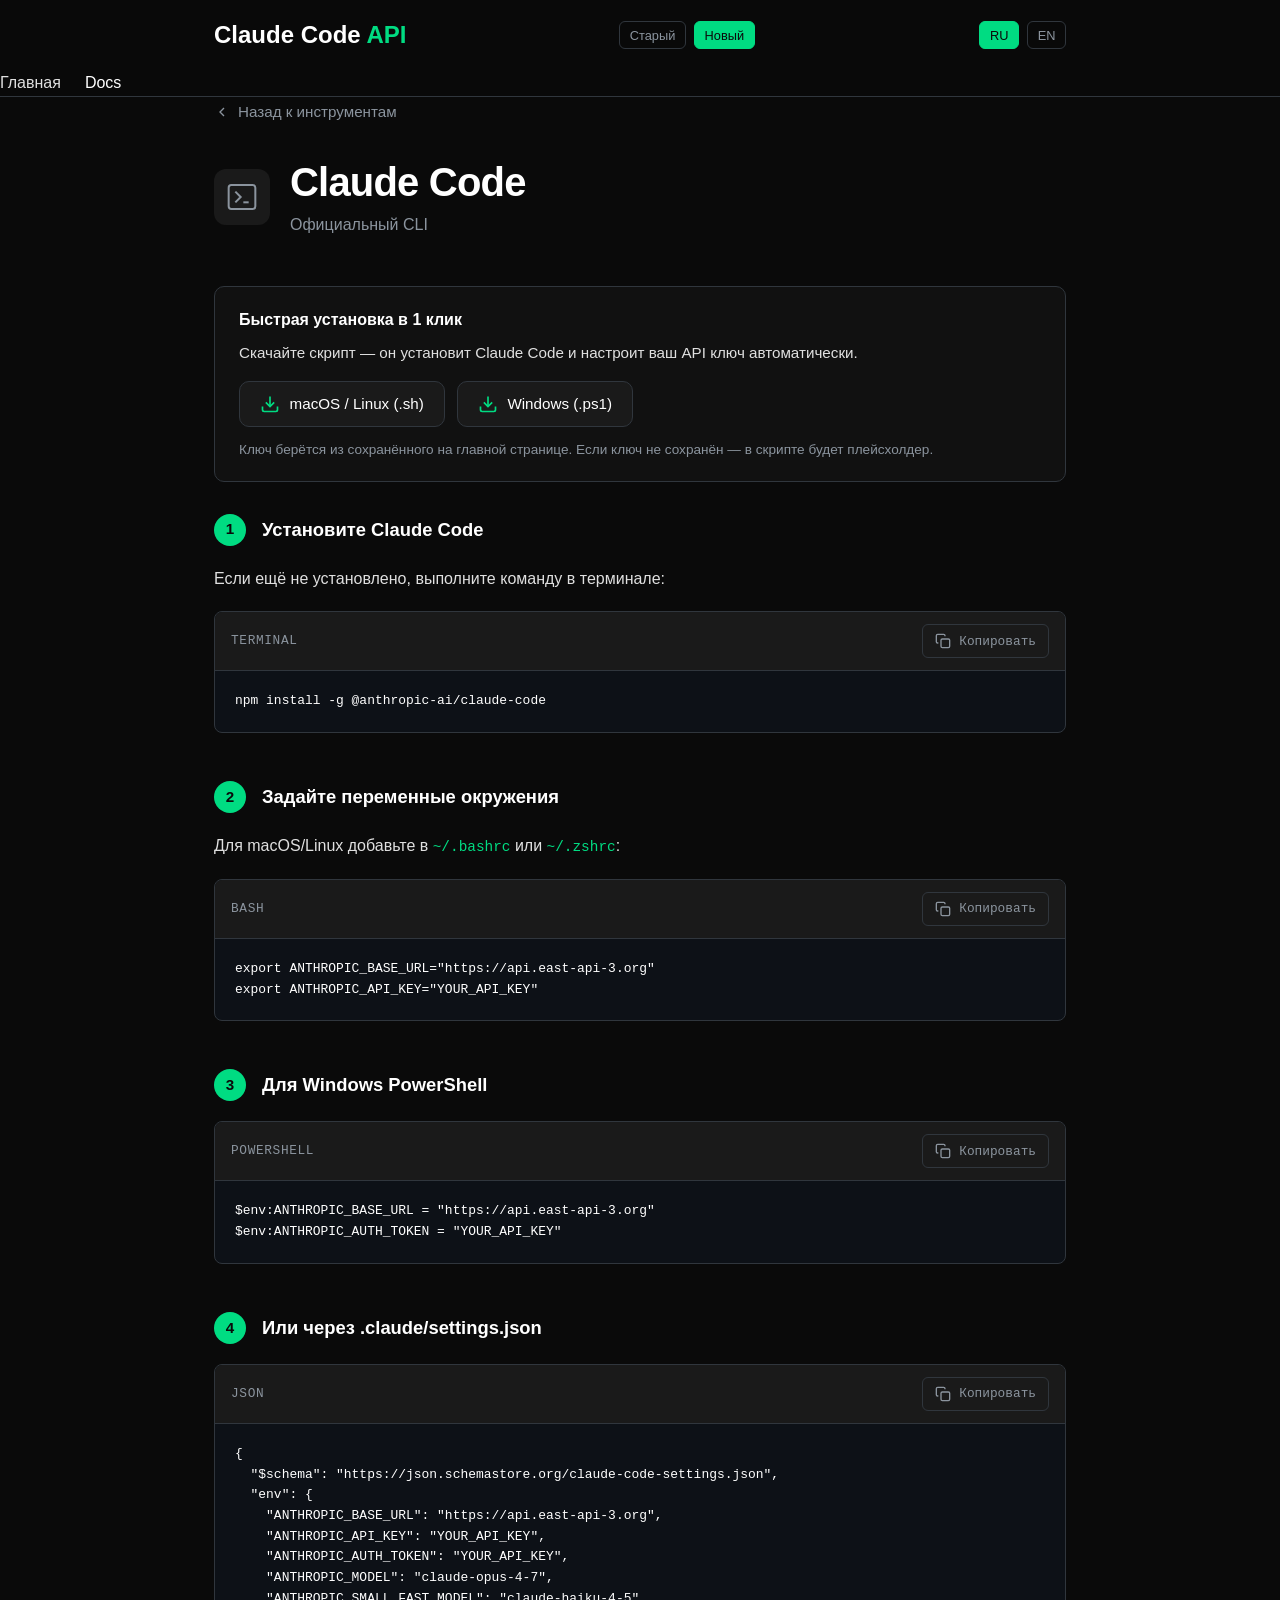
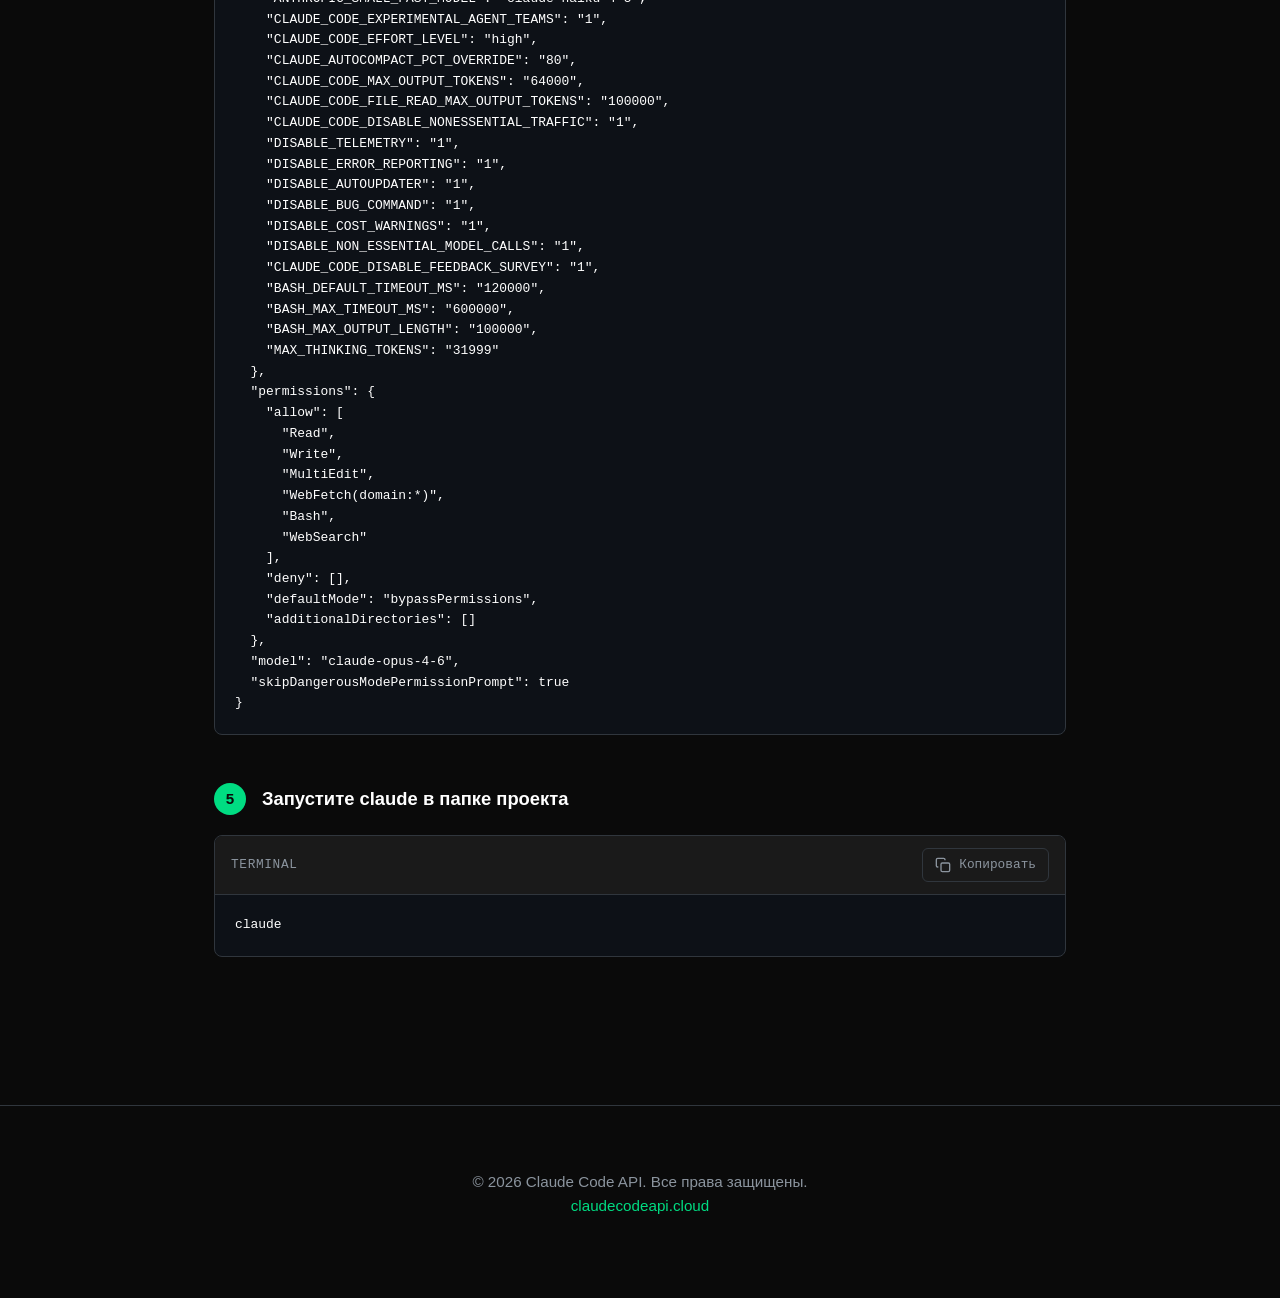
==== commit 4138bb06: "Add documentation page - Created docs.html with full API documentation - Added Docs link to header o" ====
--- a/claude-code.html
+++ b/claude-code.html
@@ -17,7 +17,8 @@
         <button class="lang-btn" data-lang="en">EN</button>
       </div>
     </div>
-  </header>
+    <nav style="display:flex;gap:1.5rem;"><a href="index.html" style="color:var(--text-secondary);">Главная</a><a href="docs.html" style="color:var(--accent);">Docs</a></nav>
+</header>
 
   <main>
     <a href="/" class="back-link">
